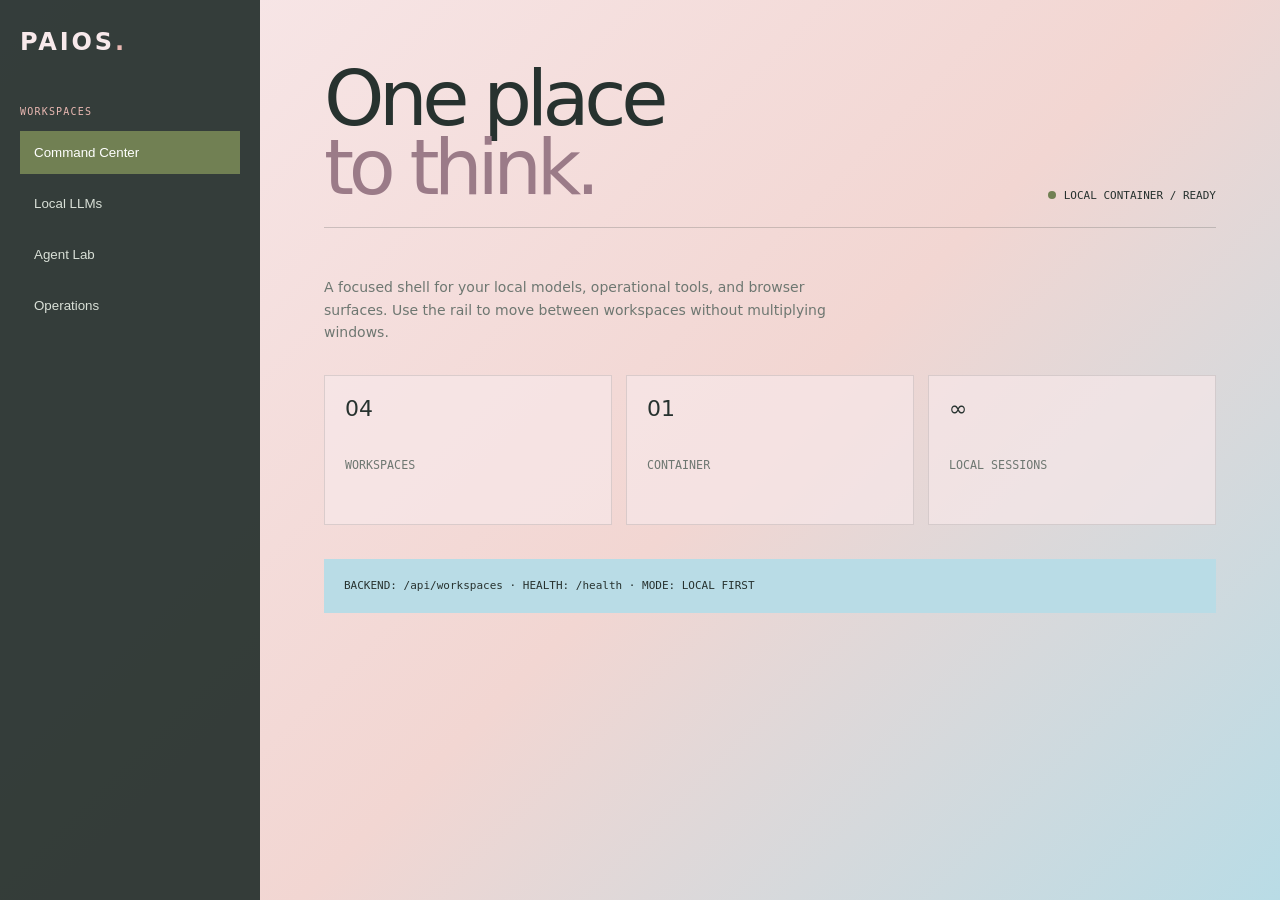
==== apps/paios-command-center/wwwroot/index.html @ 07457fcd "Add PAIOS command center container scaffold" ====
<!doctype html>
<html lang="en">
<head>
  <meta charset="utf-8">
  <meta name="viewport" content="width=device-width, initial-scale=1">
  <title>PAIOS Command Center</title>
  <style>
    :root { --ink:#27322f; --paper:#f8e9eb; --mauve:#9b7b88; --sky:#b9dce6; --olive:#718053; }
    * { box-sizing:border-box; } body { margin:0; min-height:100vh; display:grid; grid-template-columns:260px 1fr; background:linear-gradient(135deg,var(--paper),#f2d6d2 55%,var(--sky)); color:var(--ink); font:14px system-ui,sans-serif; }
    aside { padding:28px 20px; background:#27322fee; color:var(--paper); } .brand { font-size:24px; font-weight:700; letter-spacing:.12em; } .brand span { color:#e9b8b2; }
    .eyebrow { margin:50px 0 14px; color:#e9b8b2; font:10px monospace; text-transform:uppercase; letter-spacing:.12em; } nav { display:grid; gap:8px; } nav button { border:0; padding:14px; text-align:left; color:#d9e0d7; background:transparent; cursor:pointer; } nav button.active,nav button:hover { background:var(--olive); color:white; }
    main { padding:clamp(28px,5vw,80px); } header { display:flex; justify-content:space-between; align-items:end; gap:20px; border-bottom:1px solid #27322f33; padding-bottom:25px; } h1 { margin:0; font-size:clamp(38px,6vw,84px); line-height:.9; letter-spacing:-.07em; font-weight:500; } h1 em { color:var(--mauve); font-style:normal; } .status { font:11px monospace; text-transform:uppercase; } .status i { display:inline-block; width:8px; height:8px; margin-right:8px; border-radius:50%; background:var(--olive); }
    .workspace { display:none; padding-top:34px; } .workspace.active { display:block; } .workspace p { max-width:540px; color:#6e7771; line-height:1.6; } .panel-grid { display:grid; grid-template-columns:repeat(3,minmax(160px,1fr)); gap:14px; margin-top:32px; } .panel { min-height:150px; padding:20px; background:#f8e9ebaa; border:1px solid #27322f22; } .panel b { display:block; margin-bottom:35px; font-size:22px; font-weight:500; } .panel small { color:#6e7771; font-family:monospace; text-transform:uppercase; }
    .notice { margin-top:34px; padding:18px 20px; background:var(--sky); font-family:monospace; font-size:11px; line-height:1.6; }
    @media(max-width:700px){body{display:block}aside{min-height:auto;padding:18px;display:flex;align-items:center;justify-content:space-between} .eyebrow{display:none} nav{display:flex;gap:4px}nav button{padding:8px;font-size:11px}main{padding:32px 20px}.panel-grid{grid-template-columns:1fr 1fr}.status{font-size:9px}}
  </style>
</head>
<body>
  <aside><div class="brand">PAIOS<span>.</span></div><div><p class="eyebrow">Workspaces</p><nav aria-label="Workspaces"><button class="active" data-workspace="dashboard">Command Center</button><button data-workspace="llm">Local LLMs</button><button data-workspace="agents">Agent Lab</button><button data-workspace="ops">Operations</button></nav></div></aside>
  <main><header><h1 id="page-title">One place<br><em>to think.</em></h1><div class="status"><i></i>Local container / ready</div></header>
    <section class="workspace active" id="workspace-dashboard"><p>A focused shell for your local models, operational tools, and browser surfaces. Use the rail to move between workspaces without multiplying windows.</p><div class="panel-grid"><div class="panel"><b>04</b><small>workspaces</small></div><div class="panel"><b>01</b><small>container</small></div><div class="panel"><b>∞</b><small>local sessions</small></div></div><div class="notice">BACKEND: /api/workspaces · HEALTH: /health · MODE: LOCAL FIRST</div></section>
    <section class="workspace" id="workspace-llm"><p>Connect local LLM surfaces here through model-specific adapters or OpenAI-compatible endpoints. Keep credentials in environment variables.</p><div class="panel-grid"><div class="panel"><b>01</b><small>chat workspace</small></div><div class="panel"><b>02</b><small>context vault</small></div></div></section>
    <section class="workspace" id="workspace-agents"><p>Bring the reusable agent templates into one test bench. Each agent can become a tab with a shared event and audit contract.</p><div class="panel-grid"><div class="panel"><b>GMP</b><small>suite</small></div><div class="panel"><b>IT</b><small>helpdesk</small></div><div class="panel"><b>SSL</b><small>monitor</small></div></div></section>
    <section class="workspace" id="workspace-ops"><p>Operational dashboards and browser tools can live here as embedded surfaces or routes to separate local services.</p><div class="notice">NEXT WIRING POINT: add iframe or authenticated API adapter for each local application.</div></section>
  </main>
  <script>
    const titles = { dashboard:'One place<br><em>to think.</em>', llm:'Local models<br><em>at hand.</em>', agents:'Agents<br><em>in concert.</em>', ops:'Work<br><em>in motion.</em>' };
    document.querySelectorAll('[data-workspace]').forEach((button) => button.addEventListener('click', () => { const key=button.dataset.workspace; document.querySelectorAll('[data-workspace]').forEach((item)=>item.classList.toggle('active',item===button)); document.querySelectorAll('.workspace').forEach((item)=>item.classList.toggle('active',item.id===`workspace-${key}`)); document.querySelector('#page-title').innerHTML=titles[key]; }));
  </script>
</body>
</html>
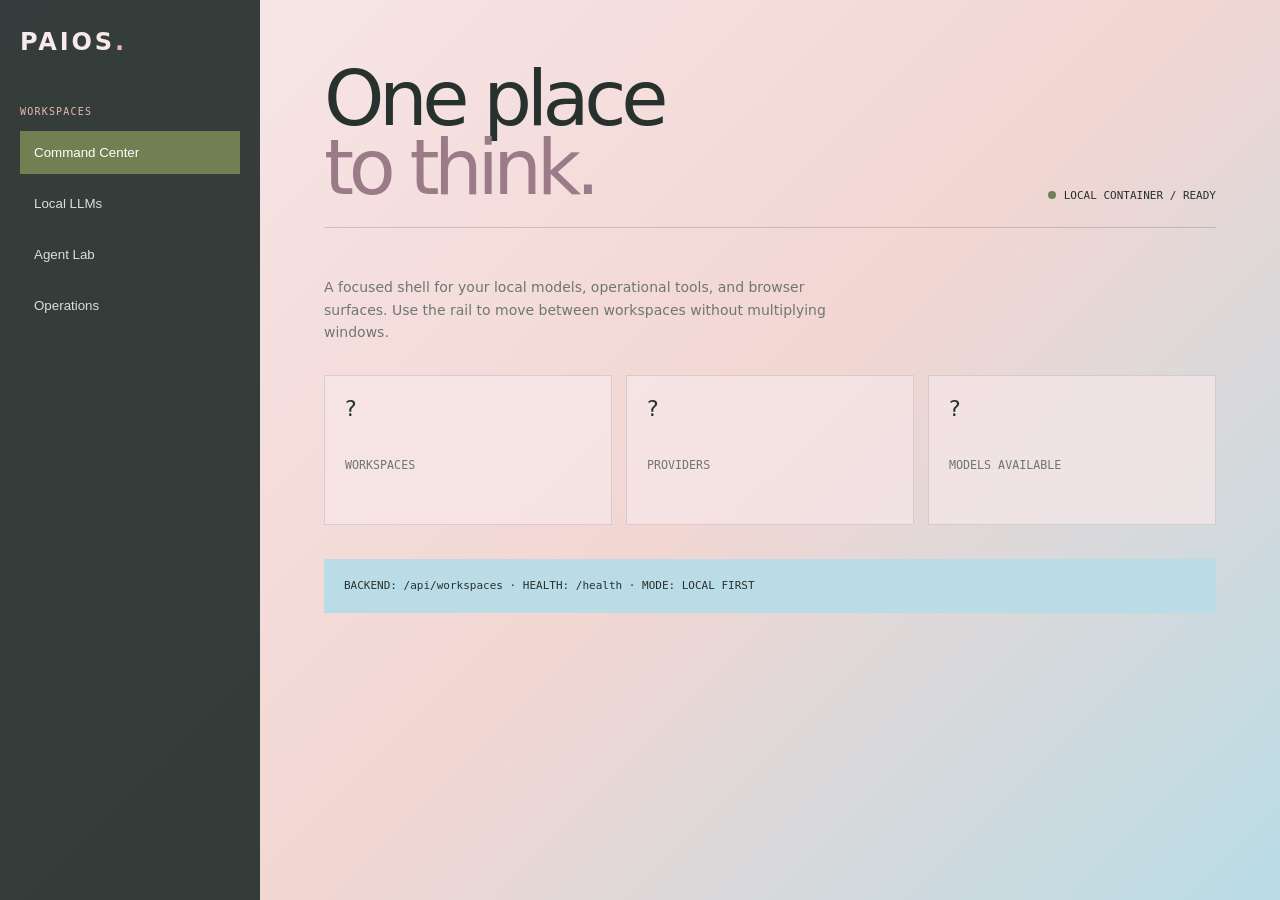
==== commit 00b555d8: "Implement the Phase 1 local model provider layer Phase 0 established that no provider integration ex" ====
--- a/apps/paios-command-center/wwwroot/index.html
+++ b/apps/paios-command-center/wwwroot/index.html
@@ -11,6 +11,20 @@
     .eyebrow { margin:50px 0 14px; color:#e9b8b2; font:10px monospace; text-transform:uppercase; letter-spacing:.12em; } nav { display:grid; gap:8px; } nav button { border:0; padding:14px; text-align:left; color:#d9e0d7; background:transparent; cursor:pointer; } nav button.active,nav button:hover { background:var(--olive); color:white; }
     main { padding:clamp(28px,5vw,80px); } header { display:flex; justify-content:space-between; align-items:end; gap:20px; border-bottom:1px solid #27322f33; padding-bottom:25px; } h1 { margin:0; font-size:clamp(38px,6vw,84px); line-height:.9; letter-spacing:-.07em; font-weight:500; } h1 em { color:var(--mauve); font-style:normal; } .status { font:11px monospace; text-transform:uppercase; } .status i { display:inline-block; width:8px; height:8px; margin-right:8px; border-radius:50%; background:var(--olive); }
     .workspace { display:none; padding-top:34px; } .workspace.active { display:block; } .workspace p { max-width:540px; color:#6e7771; line-height:1.6; } .panel-grid { display:grid; grid-template-columns:repeat(3,minmax(160px,1fr)); gap:14px; margin-top:32px; } .panel { min-height:150px; padding:20px; background:#f8e9ebaa; border:1px solid #27322f22; } .panel b { display:block; margin-bottom:35px; font-size:22px; font-weight:500; } .panel small { color:#6e7771; font-family:monospace; text-transform:uppercase; }
+    .state { display:inline-flex; align-items:center; gap:7px; font:10px monospace; text-transform:uppercase; letter-spacing:.08em; }
+    .state::before { content:''; width:9px; height:9px; border-radius:50%; background:var(--dot); }
+    .state-healthy { --dot:var(--olive); color:#4c5a37; }
+    .state-degraded { --dot:#c98a2e; color:#8a5f1d; }
+    .state-unavailable { --dot:#b4543f; color:#8c3f2f; }
+    .state-unknown { --dot:#9aa3a0; color:#6e7771; }
+    .provider { padding:18px 20px; margin-top:14px; background:#f8e9ebaa; border:1px solid #27322f22; }
+    .provider header { display:flex; justify-content:space-between; align-items:center; gap:16px; border:0; padding:0; }
+    .provider h2 { margin:0; font-size:16px; font-weight:600; letter-spacing:-.01em; }
+    .provider .endpoint { font:11px monospace; color:#6e7771; word-break:break-all; }
+    .provider .err { margin-top:10px; padding:10px 12px; background:#b4543f18; font:11px monospace; color:#8c3f2f; line-height:1.5; }
+    .models { margin:14px 0 0; padding:0; list-style:none; display:grid; gap:6px; }
+    .models li { display:flex; justify-content:space-between; gap:12px; padding:9px 12px; background:#ffffff88; font:12px monospace; }
+    .empty { margin-top:14px; padding:14px 16px; background:#ffffff88; font:11px monospace; color:#6e7771; line-height:1.6; }
     .notice { margin-top:34px; padding:18px 20px; background:var(--sky); font-family:monospace; font-size:11px; line-height:1.6; }
     @media(max-width:700px){body{display:block}aside{min-height:auto;padding:18px;display:flex;align-items:center;justify-content:space-between} .eyebrow{display:none} nav{display:flex;gap:4px}nav button{padding:8px;font-size:11px}main{padding:32px 20px}.panel-grid{grid-template-columns:1fr 1fr}.status{font-size:9px}}
   </style>
@@ -18,14 +32,99 @@
 <body>
   <aside><div class="brand">PAIOS<span>.</span></div><div><p class="eyebrow">Workspaces</p><nav aria-label="Workspaces"><button class="active" data-workspace="dashboard">Command Center</button><button data-workspace="llm">Local LLMs</button><button data-workspace="agents">Agent Lab</button><button data-workspace="ops">Operations</button></nav></div></aside>
   <main><header><h1 id="page-title">One place<br><em>to think.</em></h1><div class="status"><i></i>Local container / ready</div></header>
-    <section class="workspace active" id="workspace-dashboard"><p>A focused shell for your local models, operational tools, and browser surfaces. Use the rail to move between workspaces without multiplying windows.</p><div class="panel-grid"><div class="panel"><b>04</b><small>workspaces</small></div><div class="panel"><b>01</b><small>container</small></div><div class="panel"><b>∞</b><small>local sessions</small></div></div><div class="notice">BACKEND: /api/workspaces · HEALTH: /health · MODE: LOCAL FIRST</div></section>
-    <section class="workspace" id="workspace-llm"><p>Connect local LLM surfaces here through model-specific adapters or OpenAI-compatible endpoints. Keep credentials in environment variables.</p><div class="panel-grid"><div class="panel"><b>01</b><small>chat workspace</small></div><div class="panel"><b>02</b><small>context vault</small></div></div></section>
-    <section class="workspace" id="workspace-agents"><p>Bring the reusable agent templates into one test bench. Each agent can become a tab with a shared event and audit contract.</p><div class="panel-grid"><div class="panel"><b>GMP</b><small>suite</small></div><div class="panel"><b>IT</b><small>helpdesk</small></div><div class="panel"><b>SSL</b><small>monitor</small></div></div></section>
-    <section class="workspace" id="workspace-ops"><p>Operational dashboards and browser tools can live here as embedded surfaces or routes to separate local services.</p><div class="notice">NEXT WIRING POINT: add iframe or authenticated API adapter for each local application.</div></section>
+    <section class="workspace active" id="workspace-dashboard"><p>A focused shell for your local models, operational tools, and browser surfaces. Use the rail to move between workspaces without multiplying windows.</p><div class="panel-grid"><div class="panel"><b id="stat-workspaces">&mdash;</b><small>workspaces</small></div><div class="panel"><b id="stat-providers">&mdash;</b><small>providers</small></div><div class="panel"><b id="stat-models">&mdash;</b><small>models available</small></div></div><div class="notice">BACKEND: /api/workspaces · HEALTH: /health · MODE: LOCAL FIRST</div></section>
+    <section class="workspace" id="workspace-llm"><p>Local model providers are detected and health-checked by the backend. Everything below is live state from <code>/api/providers</code> — nothing on this panel is sample data.</p><div id="llm-content"><div class="empty">Loading providers&hellip;</div></div></section>
+    <section class="workspace" id="workspace-agents"><p>Bring the reusable agent templates into one test bench. Each agent can become a tab with a shared event and audit contract.</p><div class="empty">NOT IMPLEMENTED &mdash; no agent registry exists yet. This workspace will stay empty rather than display placeholder agents. See docs/phase0/CURRENT_STATE_MATRIX.md.</div></section>
+    <section class="workspace" id="workspace-ops"><p>Operational dashboards and browser tools can live here as embedded surfaces or routes to separate local services.</p><div class="empty">NOT IMPLEMENTED &mdash; no service health model exists yet. This workspace will stay empty rather than display placeholder services. See docs/phase0/CURRENT_STATE_MATRIX.md.</div></section>
   </main>
   <script>
     const titles = { dashboard:'One place<br><em>to think.</em>', llm:'Local models<br><em>at hand.</em>', agents:'Agents<br><em>in concert.</em>', ops:'Work<br><em>in motion.</em>' };
     document.querySelectorAll('[data-workspace]').forEach((button) => button.addEventListener('click', () => { const key=button.dataset.workspace; document.querySelectorAll('[data-workspace]').forEach((item)=>item.classList.toggle('active',item===button)); document.querySelectorAll('.workspace').forEach((item)=>item.classList.toggle('active',item.id===`workspace-${key}`)); document.querySelector('#page-title').innerHTML=titles[key]; }));
+
+    const escapeHtml = (value) => String(value).replace(/[&<>"']/g, (c) => ({ '&':'&amp;','<':'&lt;','>':'&gt;','"':'&quot;',"'":'&#39;' }[c]));
+
+    // Every provider renders its own state. A provider that fails its health
+    // check is shown with that failure — it is never hidden and never drawn as
+    // if it were healthy.
+    function renderProvider(provider, models) {
+      const state = escapeHtml(provider.status || 'unknown');
+      const error = provider.errorMessage
+        ? `<div class="err">${escapeHtml(provider.errorMessage)}</div>` : '';
+      const latency = provider.latencyMs === null || provider.latencyMs === undefined
+        ? '' : ` &middot; ${provider.latencyMs} ms`;
+
+      let body;
+      if (models && models.status === 'healthy' && models.models.length > 0) {
+        body = `<ul class="models">${models.models.map((m) =>
+          `<li><span>${escapeHtml(m.modelName)}</span><span class="state state-${escapeHtml(m.availability)}">${escapeHtml(m.availability)}</span></li>`).join('')}</ul>`;
+      } else if (models && models.status === 'healthy') {
+        body = `<div class="empty">Provider reachable, but it reports no models. This is a valid state, not an error.</div>`;
+      } else if (provider.status === 'unavailable') {
+        body = `<div class="empty">Provider unreachable &mdash; no model inventory available.</div>`;
+      } else if (models && models.errorMessage) {
+        body = `<div class="err">Model list unavailable: ${escapeHtml(models.errorMessage)}</div>`;
+      } else {
+        body = `<div class="empty">No model inventory.</div>`;
+      }
+
+      return `<div class="provider">
+        <header>
+          <div><h2>${escapeHtml(provider.providerId)}</h2>
+            <div class="endpoint">${escapeHtml(provider.providerType)} &middot; ${escapeHtml(provider.endpoint)}${latency}${provider.autoDetected ? ' &middot; auto-detected' : ''}</div></div>
+          <span class="state state-${state}">${state}</span>
+        </header>
+        ${error}${body}
+      </div>`;
+    }
+
+    async function loadProviders() {
+      const target = document.querySelector('#llm-content');
+      try {
+        const response = await fetch('/api/providers');
+        if (!response.ok) throw new Error(`API returned ${response.status}`);
+        const providers = await response.json();
+
+        if (providers.length === 0) {
+          target.innerHTML = `<div class="empty">No providers configured or detected.<br>Add one with <code>POST /api/providers</code>, or enable auto-detection in <code>config/providers.json</code>.</div>`;
+          document.querySelector('#stat-providers').textContent = '0';
+          document.querySelector('#stat-models').textContent = '0';
+          return;
+        }
+
+        // Fetch model inventories in parallel; one failing provider must not
+        // prevent the others from rendering.
+        const inventories = await Promise.all(providers.map(async (p) => {
+          try {
+            const r = await fetch(`/api/providers/${encodeURIComponent(p.providerId)}/models`);
+            return r.ok ? await r.json() : null;
+          } catch { return null; }
+        }));
+
+        target.innerHTML = providers.map((p, i) => renderProvider(p, inventories[i])).join('');
+        document.querySelector('#stat-providers').textContent = String(providers.length).padStart(2, '0');
+        const modelCount = inventories.reduce((sum, inv) => sum + (inv && inv.models ? inv.models.length : 0), 0);
+        document.querySelector('#stat-models').textContent = String(modelCount).padStart(2, '0');
+      } catch (error) {
+        // A backend failure is surfaced, never swallowed into a blank panel.
+        target.innerHTML = `<div class="err">Could not reach the provider API: ${escapeHtml(error.message)}</div>`;
+        document.querySelector('#stat-providers').textContent = '?';
+        document.querySelector('#stat-models').textContent = '?';
+      }
+    }
+
+    async function loadWorkspaces() {
+      try {
+        const response = await fetch('/api/workspaces');
+        if (!response.ok) throw new Error(`API returned ${response.status}`);
+        const workspaces = await response.json();
+        document.querySelector('#stat-workspaces').textContent = String(workspaces.length).padStart(2, '0');
+      } catch {
+        document.querySelector('#stat-workspaces').textContent = '?';
+      }
+    }
+
+    loadWorkspaces();
+    loadProviders();
   </script>
 </body>
 </html>
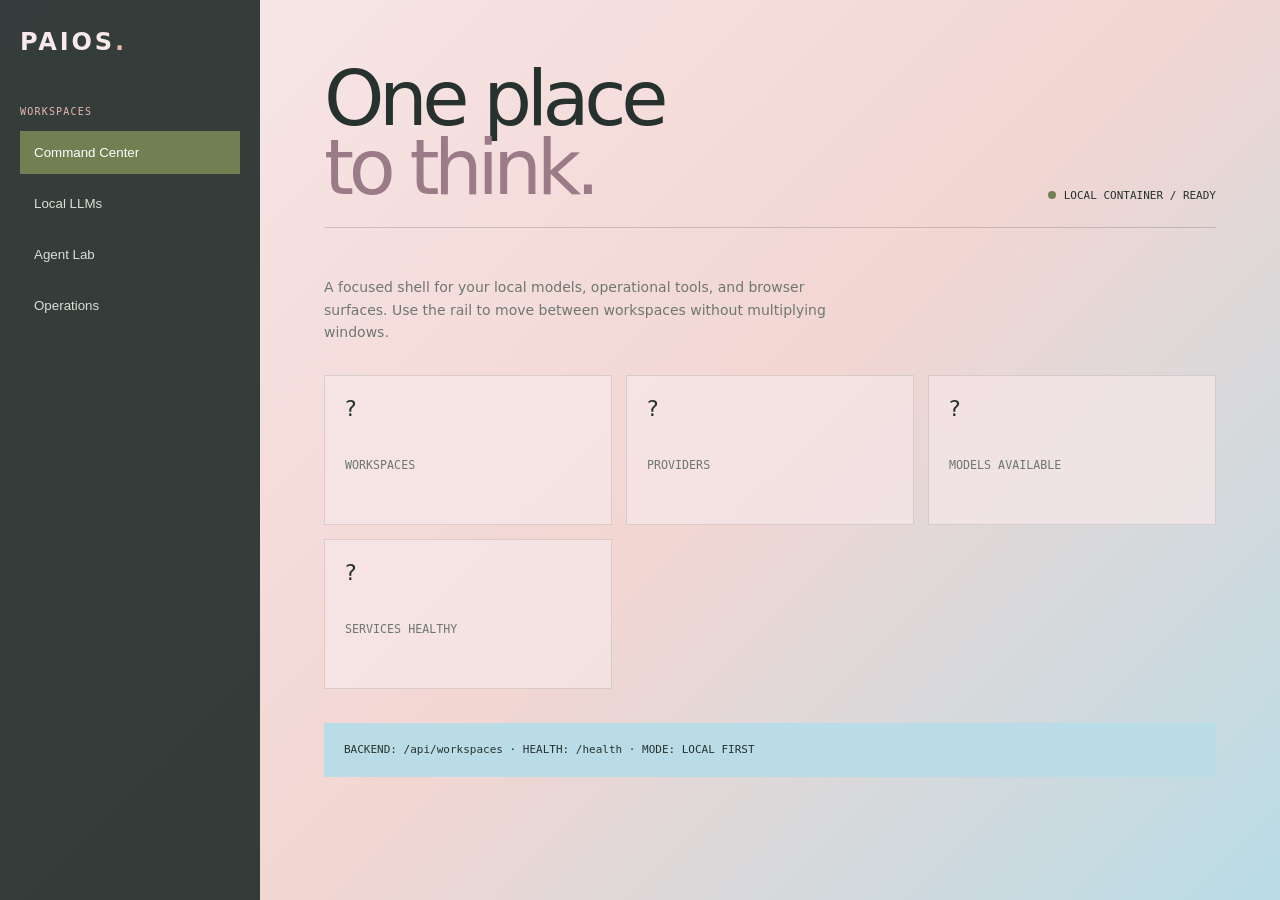
==== commit b5a4965c: "Implement the Phase 3 operations health model Add a normalized ServiceHealth record that every check" ====
--- a/apps/paios-command-center/wwwroot/index.html
+++ b/apps/paios-command-center/wwwroot/index.html
@@ -32,10 +32,10 @@
 <body>
   <aside><div class="brand">PAIOS<span>.</span></div><div><p class="eyebrow">Workspaces</p><nav aria-label="Workspaces"><button class="active" data-workspace="dashboard">Command Center</button><button data-workspace="llm">Local LLMs</button><button data-workspace="agents">Agent Lab</button><button data-workspace="ops">Operations</button></nav></div></aside>
   <main><header><h1 id="page-title">One place<br><em>to think.</em></h1><div class="status"><i></i>Local container / ready</div></header>
-    <section class="workspace active" id="workspace-dashboard"><p>A focused shell for your local models, operational tools, and browser surfaces. Use the rail to move between workspaces without multiplying windows.</p><div class="panel-grid"><div class="panel"><b id="stat-workspaces">&mdash;</b><small>workspaces</small></div><div class="panel"><b id="stat-providers">&mdash;</b><small>providers</small></div><div class="panel"><b id="stat-models">&mdash;</b><small>models available</small></div></div><div class="notice">BACKEND: /api/workspaces · HEALTH: /health · MODE: LOCAL FIRST</div></section>
+    <section class="workspace active" id="workspace-dashboard"><p>A focused shell for your local models, operational tools, and browser surfaces. Use the rail to move between workspaces without multiplying windows.</p><div class="panel-grid"><div class="panel"><b id="stat-workspaces">&mdash;</b><small>workspaces</small></div><div class="panel"><b id="stat-providers">&mdash;</b><small>providers</small></div><div class="panel"><b id="stat-models">&mdash;</b><small>models available</small></div><div class="panel"><b id="stat-services">&mdash;</b><small>services healthy</small></div></div><div class="notice">BACKEND: /api/workspaces · HEALTH: /health · MODE: LOCAL FIRST</div></section>
     <section class="workspace" id="workspace-llm"><p>Local model providers are detected and health-checked by the backend. Everything below is live state from <code>/api/providers</code> — nothing on this panel is sample data.</p><div id="llm-content"><div class="empty">Loading providers&hellip;</div></div></section>
     <section class="workspace" id="workspace-agents"><p>Bring the reusable agent templates into one test bench. Each agent can become a tab with a shared event and audit contract.</p><div class="empty">NOT IMPLEMENTED &mdash; no agent registry exists yet. This workspace will stay empty rather than display placeholder agents. See docs/phase0/CURRENT_STATE_MATRIX.md.</div></section>
-    <section class="workspace" id="workspace-ops"><p>Operational dashboards and browser tools can live here as embedded surfaces or routes to separate local services.</p><div class="empty">NOT IMPLEMENTED &mdash; no service health model exists yet. This workspace will stay empty rather than display placeholder services. See docs/phase0/CURRENT_STATE_MATRIX.md.</div></section>
+    <section class="workspace" id="workspace-ops"><p>Live health for every component that can actually be checked. Services declared in <code>config/services.json</code> but without an implemented probe report <em>unknown</em> &mdash; nothing here is a static green light.</p><div id="ops-summary"></div><div id="ops-content"><div class="empty">Loading service health&hellip;</div></div></section>
   </main>
   <script>
     const titles = { dashboard:'One place<br><em>to think.</em>', llm:'Local models<br><em>at hand.</em>', agents:'Agents<br><em>in concert.</em>', ops:'Work<br><em>in motion.</em>' };
@@ -123,8 +123,55 @@
       }
     }
 
+    function renderService(service) {
+      const state = escapeHtml(service.status || 'unknown');
+      const latency = service.latencyMs === null || service.latencyMs === undefined
+        ? '' : ` &middot; ${service.latencyMs} ms`;
+      const target = service.target ? `${escapeHtml(service.target)}${latency}` : (latency ? latency.replace(' &middot; ', '') : '&mdash;');
+      const error = service.errorMessage ? `<div class="err">${escapeHtml(service.errorMessage)}</div>` : '';
+      const uncheckable = service.checkable === false
+        ? ' <span class="state state-unknown">not checkable</span>' : '';
+
+      return `<div class="provider">
+        <header>
+          <div><h2>${escapeHtml(service.displayName)}</h2>
+            <div class="endpoint">${escapeHtml(service.category)} &middot; ${target}</div></div>
+          <span class="state state-${state}">${state}</span>
+        </header>
+        ${error}${uncheckable ? `<div class="empty">Declared in configuration, but no probe is implemented for it.</div>` : ''}
+      </div>`;
+    }
+
+    async function loadOperations() {
+      const target = document.querySelector('#ops-content');
+      const summary = document.querySelector('#ops-summary');
+      try {
+        const response = await fetch('/api/operations/services');
+        if (!response.ok) throw new Error(`API returned ${response.status}`);
+        const snapshot = await response.json();
+
+        const c = snapshot.counts || {};
+        summary.innerHTML = `<div class="notice">OVERALL: <span class="state state-${escapeHtml(snapshot.overall)}">${escapeHtml(snapshot.overall)}</span>
+          &nbsp;&middot;&nbsp; ${c.healthy || 0} healthy &middot; ${c.degraded || 0} degraded &middot; ${c.unavailable || 0} unavailable &middot; ${c.unknown || 0} unknown
+          &nbsp;&middot;&nbsp; checked ${escapeHtml(new Date(snapshot.generatedAt).toLocaleTimeString())}</div>`;
+
+        target.innerHTML = snapshot.services.length === 0
+          ? `<div class="empty">No checkable services. Declare external dependencies in <code>config/services.json</code>.</div>`
+          : snapshot.services.map(renderService).join('');
+
+        const healthyStat = document.querySelector('#stat-services');
+        if (healthyStat) healthyStat.textContent = String(c.healthy || 0).padStart(2, '0');
+      } catch (error) {
+        summary.innerHTML = '';
+        target.innerHTML = `<div class="err">Could not reach the operations API: ${escapeHtml(error.message)}</div>`;
+        const healthyStat = document.querySelector('#stat-services');
+        if (healthyStat) healthyStat.textContent = '?';
+      }
+    }
+
     loadWorkspaces();
     loadProviders();
+    loadOperations();
   </script>
 </body>
 </html>
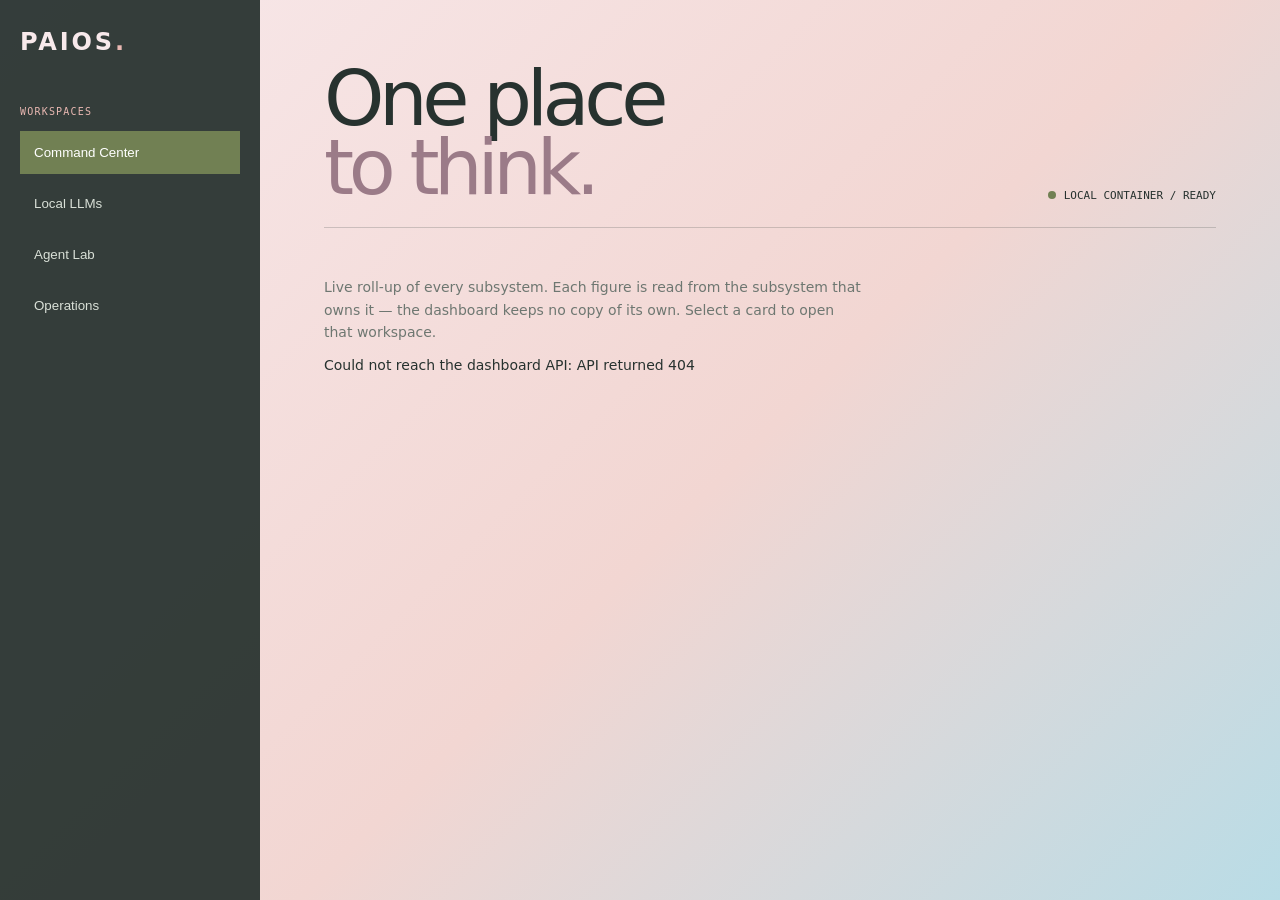
==== commit ee73974a: "Implement the Phase 4 Command Center aggregation Aggregate the live provider and operations layers i" ====
--- a/apps/paios-command-center/wwwroot/index.html
+++ b/apps/paios-command-center/wwwroot/index.html
@@ -25,6 +25,23 @@
     .models { margin:14px 0 0; padding:0; list-style:none; display:grid; gap:6px; }
     .models li { display:flex; justify-content:space-between; gap:12px; padding:9px 12px; background:#ffffff88; font:12px monospace; }
     .empty { margin-top:14px; padding:14px 16px; background:#ffffff88; font:11px monospace; color:#6e7771; line-height:1.6; }
+    .subsystem { padding:20px; background:#f8e9ebaa; border:1px solid #27322f22; cursor:pointer; text-align:left; width:100%; font:inherit; color:inherit; display:block; }
+    .subsystem:hover, .subsystem:focus-visible { border-color:#27322f66; background:#f8e9ebee; outline:none; }
+    .subsystem[aria-disabled="true"] { cursor:default; opacity:.72; }
+    .subsystem[aria-disabled="true"]:hover { border-color:#27322f22; background:#f8e9ebaa; }
+    .subsystem header { display:flex; justify-content:space-between; align-items:center; gap:14px; border:0; padding:0; }
+    .subsystem h2 { margin:0; font-size:15px; font-weight:600; }
+    .subsystem .metrics { display:flex; flex-wrap:wrap; gap:18px; margin-top:16px; }
+    .subsystem .metric b { display:block; font-size:20px; font-weight:500; }
+    .subsystem .metric small { color:#6e7771; font-family:monospace; text-transform:uppercase; font-size:10px; }
+    .subsystem .detail { margin-top:12px; font-size:12px; color:#6e7771; line-height:1.5; }
+    .subsystem .src { margin-top:12px; font:10px monospace; color:#8a918d; }
+    .alerts { margin-top:30px; display:grid; gap:8px; }
+    .alert { display:flex; gap:12px; padding:11px 14px; background:#ffffff88; border-left:3px solid var(--edge); font-size:12px; line-height:1.5; }
+    .alert-critical { --edge:#b4543f; }
+    .alert-warning { --edge:#c98a2e; }
+    .alert-info { --edge:#9aa3a0; }
+    .alert code { font-size:11px; color:#6e7771; }
     .notice { margin-top:34px; padding:18px 20px; background:var(--sky); font-family:monospace; font-size:11px; line-height:1.6; }
     @media(max-width:700px){body{display:block}aside{min-height:auto;padding:18px;display:flex;align-items:center;justify-content:space-between} .eyebrow{display:none} nav{display:flex;gap:4px}nav button{padding:8px;font-size:11px}main{padding:32px 20px}.panel-grid{grid-template-columns:1fr 1fr}.status{font-size:9px}}
   </style>
@@ -32,7 +49,7 @@
 <body>
   <aside><div class="brand">PAIOS<span>.</span></div><div><p class="eyebrow">Workspaces</p><nav aria-label="Workspaces"><button class="active" data-workspace="dashboard">Command Center</button><button data-workspace="llm">Local LLMs</button><button data-workspace="agents">Agent Lab</button><button data-workspace="ops">Operations</button></nav></div></aside>
   <main><header><h1 id="page-title">One place<br><em>to think.</em></h1><div class="status"><i></i>Local container / ready</div></header>
-    <section class="workspace active" id="workspace-dashboard"><p>A focused shell for your local models, operational tools, and browser surfaces. Use the rail to move between workspaces without multiplying windows.</p><div class="panel-grid"><div class="panel"><b id="stat-workspaces">&mdash;</b><small>workspaces</small></div><div class="panel"><b id="stat-providers">&mdash;</b><small>providers</small></div><div class="panel"><b id="stat-models">&mdash;</b><small>models available</small></div><div class="panel"><b id="stat-services">&mdash;</b><small>services healthy</small></div></div><div class="notice">BACKEND: /api/workspaces · HEALTH: /health · MODE: LOCAL FIRST</div></section>
+    <section class="workspace active" id="workspace-dashboard"><p>Live roll-up of every subsystem. Each figure is read from the subsystem that owns it &mdash; the dashboard keeps no copy of its own. Select a card to open that workspace.</p><div id="dash-summary"></div><div id="dash-content"><div class="empty">Loading subsystems&hellip;</div></div><div id="dash-alerts"></div></section>
     <section class="workspace" id="workspace-llm"><p>Local model providers are detected and health-checked by the backend. Everything below is live state from <code>/api/providers</code> — nothing on this panel is sample data.</p><div id="llm-content"><div class="empty">Loading providers&hellip;</div></div></section>
     <section class="workspace" id="workspace-agents"><p>Bring the reusable agent templates into one test bench. Each agent can become a tab with a shared event and audit contract.</p><div class="empty">NOT IMPLEMENTED &mdash; no agent registry exists yet. This workspace will stay empty rather than display placeholder agents. See docs/phase0/CURRENT_STATE_MATRIX.md.</div></section>
     <section class="workspace" id="workspace-ops"><p>Live health for every component that can actually be checked. Services declared in <code>config/services.json</code> but without an implemented probe report <em>unknown</em> &mdash; nothing here is a static green light.</p><div id="ops-summary"></div><div id="ops-content"><div class="empty">Loading service health&hellip;</div></div></section>
@@ -86,8 +103,6 @@
 
         if (providers.length === 0) {
           target.innerHTML = `<div class="empty">No providers configured or detected.<br>Add one with <code>POST /api/providers</code>, or enable auto-detection in <code>config/providers.json</code>.</div>`;
-          document.querySelector('#stat-providers').textContent = '0';
-          document.querySelector('#stat-models').textContent = '0';
           return;
         }
 
@@ -101,14 +116,9 @@
         }));
 
         target.innerHTML = providers.map((p, i) => renderProvider(p, inventories[i])).join('');
-        document.querySelector('#stat-providers').textContent = String(providers.length).padStart(2, '0');
-        const modelCount = inventories.reduce((sum, inv) => sum + (inv && inv.models ? inv.models.length : 0), 0);
-        document.querySelector('#stat-models').textContent = String(modelCount).padStart(2, '0');
       } catch (error) {
         // A backend failure is surfaced, never swallowed into a blank panel.
         target.innerHTML = `<div class="err">Could not reach the provider API: ${escapeHtml(error.message)}</div>`;
-        document.querySelector('#stat-providers').textContent = '?';
-        document.querySelector('#stat-models').textContent = '?';
       }
     }
 
@@ -117,9 +127,7 @@
         const response = await fetch('/api/workspaces');
         if (!response.ok) throw new Error(`API returned ${response.status}`);
         const workspaces = await response.json();
-        document.querySelector('#stat-workspaces').textContent = String(workspaces.length).padStart(2, '0');
       } catch {
-        document.querySelector('#stat-workspaces').textContent = '?';
       }
     }
 
@@ -158,17 +166,71 @@
         target.innerHTML = snapshot.services.length === 0
           ? `<div class="empty">No checkable services. Declare external dependencies in <code>config/services.json</code>.</div>`
           : snapshot.services.map(renderService).join('');
-
-        const healthyStat = document.querySelector('#stat-services');
-        if (healthyStat) healthyStat.textContent = String(c.healthy || 0).padStart(2, '0');
       } catch (error) {
         summary.innerHTML = '';
         target.innerHTML = `<div class="err">Could not reach the operations API: ${escapeHtml(error.message)}</div>`;
-        const healthyStat = document.querySelector('#stat-services');
-        if (healthyStat) healthyStat.textContent = '?';
-      }
-    }
-
+      }
+    }
+
+    function activateWorkspace(key) {
+      const button = document.querySelector(`[data-workspace="${key}"]`);
+      if (button) button.click();
+    }
+
+    function renderSubsystem(sub) {
+      const state = escapeHtml(sub.status || 'unknown');
+      const notImplemented = sub.availability === 'not_implemented';
+      const metrics = (sub.metrics || []).map((m) =>
+        `<div class="metric"><b>${escapeHtml(m.value)}</b><small>${escapeHtml(m.label)}</small></div>`).join('');
+      const badge = notImplemented
+        ? '<span class="state state-unknown">not implemented</span>'
+        : `<span class="state state-${state}">${state}</span>`;
+
+      return `<button class="subsystem" type="button" data-drill="${escapeHtml(sub.workspace)}"
+                ${notImplemented ? 'aria-disabled="true"' : ''}>
+        <header><h2>${escapeHtml(sub.displayName)}</h2>${badge}</header>
+        ${metrics ? `<div class="metrics">${metrics}</div>` : ''}
+        ${sub.detail ? `<div class="detail">${escapeHtml(sub.detail)}</div>` : ''}
+        <div class="src">source: ${escapeHtml(sub.source)}</div>
+      </button>`;
+    }
+
+    async function loadDashboard() {
+      const content = document.querySelector('#dash-content');
+      const summary = document.querySelector('#dash-summary');
+      const alertBox = document.querySelector('#dash-alerts');
+      try {
+        const response = await fetch('/api/dashboard');
+        if (!response.ok) throw new Error(`API returned ${response.status}`);
+        const snapshot = await response.json();
+
+        summary.innerHTML = `<div class="notice">SYSTEM: <span class="state state-${escapeHtml(snapshot.overall)}">${escapeHtml(snapshot.overall)}</span>
+          &nbsp;&middot;&nbsp; ${snapshot.subsystems.length} subsystems &middot; ${snapshot.alerts.length} alerts
+          &nbsp;&middot;&nbsp; ${escapeHtml(new Date(snapshot.generatedAt).toLocaleTimeString())}</div>`;
+
+        content.innerHTML = snapshot.subsystems.length === 0
+          ? '<div class="empty">No subsystems reporting.</div>'
+          : `<div class="panel-grid">${snapshot.subsystems.map(renderSubsystem).join('')}</div>`;
+
+        // Drill-down: a card opens the workspace that owns its data.
+        content.querySelectorAll('[data-drill]').forEach((card) => {
+          if (card.getAttribute('aria-disabled') === 'true') return;
+          card.addEventListener('click', () => activateWorkspace(card.dataset.drill));
+        });
+
+        alertBox.innerHTML = snapshot.alerts.length === 0
+          ? '<div class="empty">No active alerts.</div>'
+          : `<div class="alerts">${snapshot.alerts.map((a) =>
+              `<div class="alert alert-${escapeHtml(a.severity)}"><span>${escapeHtml(a.message)}</span>
+               <code>${escapeHtml(a.subsystemId)}/${escapeHtml(a.sourceId)}</code></div>`).join('')}</div>`;
+      } catch (error) {
+        summary.innerHTML = '';
+        content.innerHTML = `<div class="err">Could not reach the dashboard API: ${escapeHtml(error.message)}</div>`;
+        alertBox.innerHTML = '';
+      }
+    }
+
+    loadDashboard();
     loadWorkspaces();
     loadProviders();
     loadOperations();
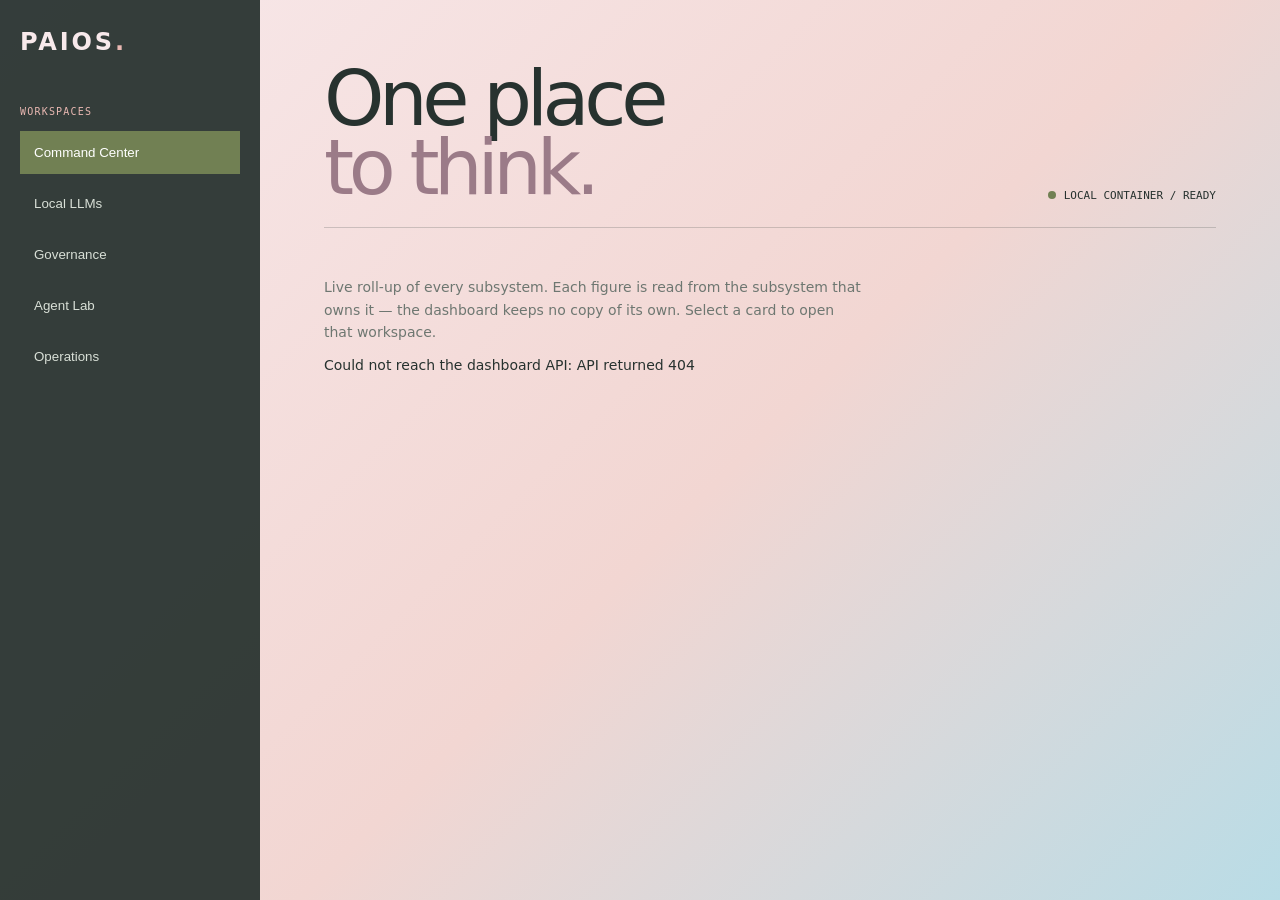
==== commit bfd761a3: "Wire the Command Center to the governance control plane Closes the operational core's largest open a" ====
--- a/apps/paios-command-center/wwwroot/index.html
+++ b/apps/paios-command-center/wwwroot/index.html
@@ -47,15 +47,16 @@
   </style>
 </head>
 <body>
-  <aside><div class="brand">PAIOS<span>.</span></div><div><p class="eyebrow">Workspaces</p><nav aria-label="Workspaces"><button class="active" data-workspace="dashboard">Command Center</button><button data-workspace="llm">Local LLMs</button><button data-workspace="agents">Agent Lab</button><button data-workspace="ops">Operations</button></nav></div></aside>
+  <aside><div class="brand">PAIOS<span>.</span></div><div><p class="eyebrow">Workspaces</p><nav aria-label="Workspaces"><button class="active" data-workspace="dashboard">Command Center</button><button data-workspace="llm">Local LLMs</button><button data-workspace="governance">Governance</button><button data-workspace="agents">Agent Lab</button><button data-workspace="ops">Operations</button></nav></div></aside>
   <main><header><h1 id="page-title">One place<br><em>to think.</em></h1><div class="status"><i></i>Local container / ready</div></header>
     <section class="workspace active" id="workspace-dashboard"><p>Live roll-up of every subsystem. Each figure is read from the subsystem that owns it &mdash; the dashboard keeps no copy of its own. Select a card to open that workspace.</p><div id="dash-summary"></div><div id="dash-content"><div class="empty">Loading subsystems&hellip;</div></div><div id="dash-alerts"></div></section>
     <section class="workspace" id="workspace-llm"><p>Local model providers are detected and health-checked by the backend. Everything below is live state from <code>/api/providers</code> — nothing on this panel is sample data.</p><div id="llm-content"><div class="empty">Loading providers&hellip;</div></div></section>
+    <section class="workspace" id="workspace-governance"><p>The governance control plane is a separate process reached over HTTP. Everything below is live state from <code>/api/governance/health</code> and <code>/api/governance/status</code> &mdash; when the kernel is not running this panel says so rather than showing a green light.</p><div id="gov-summary"></div><div id="gov-content"><div class="empty">Loading control plane&hellip;</div></div><div id="gov-tools"></div></section>
     <section class="workspace" id="workspace-agents"><p>Bring the reusable agent templates into one test bench. Each agent can become a tab with a shared event and audit contract.</p><div class="empty">NOT IMPLEMENTED &mdash; no agent registry exists yet. This workspace will stay empty rather than display placeholder agents. See docs/phase0/CURRENT_STATE_MATRIX.md.</div></section>
     <section class="workspace" id="workspace-ops"><p>Live health for every component that can actually be checked. Services declared in <code>config/services.json</code> but without an implemented probe report <em>unknown</em> &mdash; nothing here is a static green light.</p><div id="ops-summary"></div><div id="ops-content"><div class="empty">Loading service health&hellip;</div></div></section>
   </main>
   <script>
-    const titles = { dashboard:'One place<br><em>to think.</em>', llm:'Local models<br><em>at hand.</em>', agents:'Agents<br><em>in concert.</em>', ops:'Work<br><em>in motion.</em>' };
+    const titles = { dashboard:'One place<br><em>to think.</em>', llm:'Local models<br><em>at hand.</em>', governance:'Rules<br><em>with teeth.</em>', agents:'Agents<br><em>in concert.</em>', ops:'Work<br><em>in motion.</em>' };
     document.querySelectorAll('[data-workspace]').forEach((button) => button.addEventListener('click', () => { const key=button.dataset.workspace; document.querySelectorAll('[data-workspace]').forEach((item)=>item.classList.toggle('active',item===button)); document.querySelectorAll('.workspace').forEach((item)=>item.classList.toggle('active',item.id===`workspace-${key}`)); document.querySelector('#page-title').innerHTML=titles[key]; }));
 
     const escapeHtml = (value) => String(value).replace(/[&<>"']/g, (c) => ({ '&':'&amp;','<':'&lt;','>':'&gt;','"':'&quot;',"'":'&#39;' }[c]));
@@ -230,9 +231,92 @@
       }
     }
 
+    // The control plane. Both reads are rendered: /health needs no credential, so
+    // it still answers when the token is wrong — which is what makes "reachable
+    // but refusing us" distinguishable from "not running" on screen.
+    async function loadGovernance() {
+      const summary = document.querySelector('#gov-summary');
+      const content = document.querySelector('#gov-content');
+      const toolBox = document.querySelector('#gov-tools');
+      try {
+        const [healthResponse, statusResponse] = await Promise.all([
+          fetch('/api/governance/health'),
+          fetch('/api/governance/status')
+        ]);
+        if (!healthResponse.ok) throw new Error(`API returned ${healthResponse.status}`);
+        const health = await healthResponse.json();
+        const status = statusResponse.ok ? await statusResponse.json() : null;
+
+        const endpoint = health.endpoint || 'not configured';
+        summary.innerHTML = `<div class="notice">CONTROL PLANE: <span class="state state-${escapeHtml(health.status)}">${escapeHtml(health.status)}</span>
+          &nbsp;&middot;&nbsp; <code>${escapeHtml(endpoint)}</code>
+          ${health.errorMessage ? `&nbsp;&middot;&nbsp; ${escapeHtml(health.errorMessage)}` : ''}</div>`;
+
+        const kernel = health.control_plane;
+        const checks = kernel && kernel.checks ? Object.entries(kernel.checks) : [];
+        const componentRows = checks.map(([name, check]) =>
+          `<li><span>${escapeHtml(name.replace(/_/g, ' '))}</span>
+            <span class="state state-${escapeHtml(check.status)}">${escapeHtml(check.status)}</span>
+            <small>${escapeHtml(check.detail || '')}</small></li>`).join('');
+
+        const plane = status && status.control_plane;
+        const facts = [];
+        if (plane) {
+          if (plane.policies) facts.push(['policies', `${plane.policies.enabled}/${plane.policies.total} enabled`]);
+          // A null tool count means no registry is attached. Rendering 0 would be a
+          // fabrication, so the row is omitted instead.
+          if (plane.tools && plane.tools.registered !== null && plane.tools.registered !== undefined) {
+            facts.push(['tools', plane.tools.enabled !== null && plane.tools.enabled !== undefined
+              ? `${plane.tools.enabled}/${plane.tools.registered} enabled` : String(plane.tools.registered)]);
+          }
+          if (plane.risk_model) facts.push(['risk levels', String(plane.risk_model.levels)]);
+          if (plane.provider) facts.push(['model provider', `${plane.provider.name}/${plane.provider.model}`]);
+          if (plane.environment) facts.push(['environment', plane.environment]);
+          // Worth showing: with deny_by_default nothing requiring a human can run.
+          if (plane.approval_handler) facts.push(['approval handler', plane.approval_handler]);
+          if (plane.authentication) facts.push(['authentication', plane.authentication]);
+        }
+
+        const factGrid = facts.length
+          ? `<div class="metrics">${facts.map(([label, value]) =>
+              `<div class="metric"><b>${escapeHtml(value)}</b><small>${escapeHtml(label)}</small></div>`).join('')}</div>`
+          : '';
+
+        if (health.status === 'unavailable') {
+          content.innerHTML = `<div class="err">The control plane is not answering at <code>${escapeHtml(endpoint)}</code>.
+            ${escapeHtml(health.errorMessage || '')}</div>
+            <div class="empty">Start it with <code>python -m paios.serve</code>. No governance figures are shown because none were measured.</div>`;
+        } else {
+          const statusError = status && status.errorMessage
+            ? `<div class="err">${escapeHtml(status.errorMessage)}</div>` : '';
+          content.innerHTML = `${statusError}${factGrid}
+            ${componentRows ? `<ul class="models">${componentRows}</ul>` : ''}`;
+        }
+
+        // Tool registry, read through the same credential.
+        const toolResponse = await fetch('/api/governance/tools');
+        const tools = toolResponse.ok ? await toolResponse.json() : null;
+        if (!tools || tools.status === 'unavailable') {
+          toolBox.innerHTML = '';
+        } else if ((tools.tools || []).length === 0) {
+          toolBox.innerHTML = `<div class="empty">No tools registered${tools.detail ? ` &mdash; ${escapeHtml(tools.detail)}` : ''}.</div>`;
+        } else {
+          toolBox.innerHTML = `<p class="eyebrow">Tool registry</p><ul class="models">${tools.tools.map((t) =>
+            `<li><span>${escapeHtml(t.tool_id)}</span>
+              <span class="state state-${t.availability === 'available' ? 'healthy' : 'unknown'}">${escapeHtml(t.risk_level || '')}</span>
+              <small>${escapeHtml(t.operation_type || '')}</small></li>`).join('')}</ul>`;
+        }
+      } catch (error) {
+        summary.innerHTML = '';
+        content.innerHTML = `<div class="err">Could not reach the governance API: ${escapeHtml(error.message)}</div>`;
+        toolBox.innerHTML = '';
+      }
+    }
+
     loadDashboard();
     loadWorkspaces();
     loadProviders();
+    loadGovernance();
     loadOperations();
   </script>
 </body>
